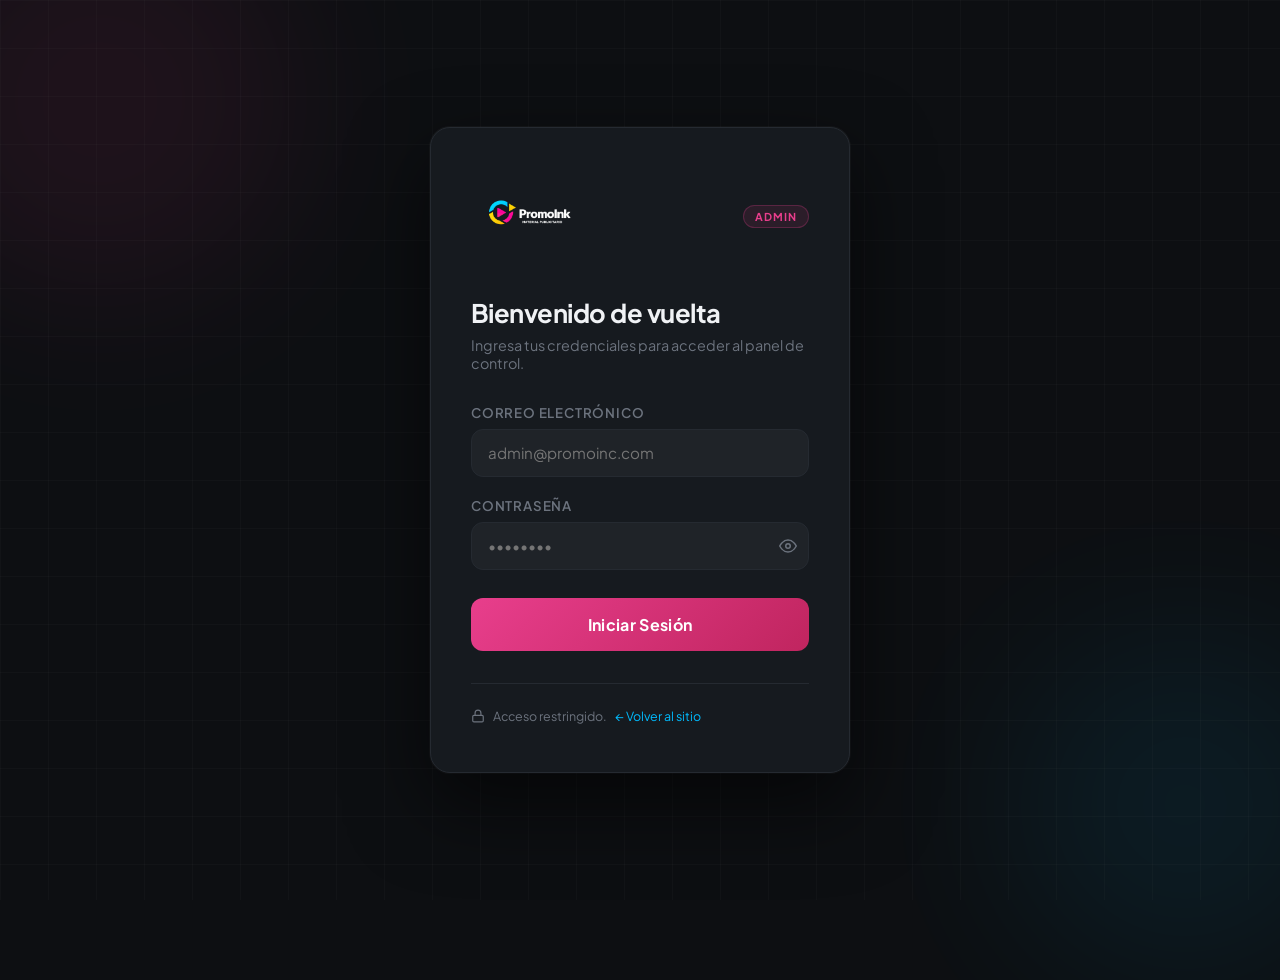
==== admin/index.html @ 2fe58d5e "feat: implement multi-image gallery with dashboard uploader and fluent catalog hover rotation" ====
<!DOCTYPE html>
<html lang="es">

<head>
  <meta charset="UTF-8">
  <meta name="viewport" content="width=device-width, initial-scale=1.0">
  <title>PromoInc — Panel de Administración</title>
  <meta name="robots" content="noindex, nofollow">
  <link rel="preconnect" href="https://fonts.googleapis.com">
  <link rel="stylesheet" href="https://fonts.googleapis.com/css2?family=Outfit:wght@300;400;500;600;700;800&family=Plus+Jakarta+Sans:wght@300;400;500;600;700&display=swap">
  <link rel="stylesheet" href="./css/admin.css?v=10.0">
</head>

<body>

  <!-- ── SIDEBAR ─────────────────────────────────────────── -->
  <aside class="sidebar" id="sidebar">
    <div class="sidebar-logo">
      <img src="../assets/images/logo blanco (2).png" alt="PromoInc Logo"
        style="height: 60px; width: auto; object-fit: contain;">
    </div>

    <nav class="sidebar-nav">
      <a href="#" class="nav-item active" data-section="dashboard">
        <svg viewBox="0 0 24 24" fill="none" stroke="currentColor" stroke-width="2">
          <rect x="3" y="3" width="7" height="7" />
          <rect x="14" y="3" width="7" height="7" />
          <rect x="14" y="14" width="7" height="7" />
          <rect x="3" y="14" width="7" height="7" />
        </svg>
        Dashboard
      </a>
      <a href="#" class="nav-item" data-section="products">
        <svg viewBox="0 0 24 24" fill="none" stroke="currentColor" stroke-width="2">
          <path
            d="M21 16V8a2 2 0 0 0-1-1.73l-7-4a2 2 0 0 0-2 0l-7 4A2 2 0 0 0 3 8v8a2 2 0 0 0 1 1.73l7 4a2 2 0 0 0 2 0l7-4A2 2 0 0 0 21 16z" />
        </svg>
        Productos
      </a>
      <a href="#" class="nav-item" data-section="categories">
        <svg viewBox="0 0 24 24" fill="none" stroke="currentColor" stroke-width="2">
          <path d="M22 19a2 2 0 0 1-2 2H4a2 2 0 0 1-2-2V5a2 2 0 0 1 2-2h5l2 3h9a2 2 0 0 1 2 2z" />
        </svg>
        Categorías
      </a>
      <a href="#" class="nav-item" data-section="brands">
        <svg viewBox="0 0 24 24" fill="none" stroke="currentColor" stroke-width="2">
          <rect x="3" y="3" width="18" height="18" rx="2" ry="2"/>
          <circle cx="8.5" cy="8.5" r="1.5"/>
          <polyline points="21 15 16 10 5 21"/>
        </svg>
        Marcas
      </a>
      <a href="#" class="nav-item" data-section="portfolio">
        <svg viewBox="0 0 24 24" fill="none" stroke="currentColor" stroke-width="2">
          <rect x="2" y="7" width="20" height="14" rx="2" ry="2" />
          <path d="M16 21V5a2 2 0 0 0-2-2h-4a2 2 0 0 0-2 2v16" />
        </svg>
        Portafolio
      </a>
      <a href="#" class="nav-item" data-section="orders">
        <svg viewBox="0 0 24 24" fill="none" stroke="currentColor" stroke-width="2">
          <path d="M14 2H6a2 2 0 0 0-2 2v16a2 2 0 0 0 2 2h12a2 2 0 0 0 2-2V8z"></path>
          <polyline points="14 2 14 8 20 8"></polyline>
          <line x1="16" y1="13" x2="8" y2="13"></line>
          <line x1="16" y1="17" x2="8" y2="17"></line>
          <polyline points="10 9 9 9 8 9"></polyline>
        </svg>
        Pedidos
      </a>
      <a href="#" class="nav-item" data-section="clients">
        <svg viewBox="0 0 24 24" fill="none" stroke="currentColor" stroke-width="2">
          <path d="M17 21v-2a4 4 0 0 0-4-4H5a4 4 0 0 0-4 4v2" />
          <circle cx="9" cy="7" r="4" />
          <path d="M23 21v-2a4 4 0 0 0-3-3.87" />
          <path d="M16 3.13a4 4 0 0 1 0 7.75" />
        </svg>
        Clientes
      </a>
      <a href="#" class="nav-item" data-section="quotes">
        <svg viewBox="0 0 24 24" fill="none" stroke="currentColor" stroke-width="2">
          <path d="M21 15a2 2 0 0 1-2 2H7l-4 4V5a2 2 0 0 1 2-2h14a2 2 0 0 1 2 2z" />
        </svg>
        Cotizaciones
        <span class="badge" id="badge-quotes">0</span>
      </a>
      <a href="#" class="nav-item" data-section="users" id="nav-users">
        <svg viewBox="0 0 24 24" fill="none" stroke="currentColor" stroke-width="2">
          <path d="M12 22s8-4 8-10V5l-8-3-8 3v7c0 6 8 10 8 10z"/>
        </svg>
        Administradores
      </a>
      <a href="#" class="nav-item" data-section="settings">
        <svg viewBox="0 0 24 24" fill="none" stroke="currentColor" stroke-width="2">
          <circle cx="12" cy="12" r="3" />
          <path d="M19.07 4.93a10 10 0 0 1 0 14.14" />
          <path d="M4.93 4.93a10 10 0 0 0 0 14.14" />
        </svg>
        Configuración
      </a>
    </nav>

    <div class="sidebar-footer">
      <div class="user-info">
        <div class="user-avatar" id="user-avatar">A</div>
        <div>
          <div class="user-name" id="user-name">Administrador</div>
          <div class="user-role" id="user-role">superadmin</div>
        </div>
      </div>
      <button class="btn-logout" id="btn-logout" title="Cerrar sesión">
        <svg viewBox="0 0 24 24" fill="none" stroke="currentColor" stroke-width="2">
          <path d="M9 21H5a2 2 0 0 1-2-2V5a2 2 0 0 1 2-2h4" />
          <polyline points="16 17 21 12 16 7" />
          <line x1="21" y1="12" x2="9" y2="12" />
        </svg>
      </button>
    </div>
  </aside>

  <!-- ── MAIN CONTENT ─────────────────────────────────────── -->
  <main class="main-content">

    <!-- Topbar -->
    <header class="topbar">
      <button class="sidebar-toggle" id="sidebar-toggle">
        <svg viewBox="0 0 24 24" fill="none" stroke="currentColor" stroke-width="2">
          <line x1="3" y1="12" x2="21" y2="12" />
          <line x1="3" y1="6" x2="21" y2="6" />
          <line x1="3" y1="18" x2="21" y2="18" />
        </svg>
      </button>
      <h1 class="page-title" id="page-title">Dashboard</h1>
      <div class="topbar-actions">
        <a href="../index.html" target="_blank" class="btn btn-ghost btn-sm">
          <svg viewBox="0 0 24 24" fill="none" stroke="currentColor" stroke-width="2" width="14" height="14">
            <path d="M18 13v6a2 2 0 0 1-2 2H5a2 2 0 0 1-2-2V8a2 2 0 0 1 2-2h6" />
            <polyline points="15 3 21 3 21 9" />
            <line x1="10" y1="14" x2="21" y2="3" />
          </svg>
          Ver sitio
        </a>
      </div>
    </header>

    <!-- ── SECTION: DASHBOARD ── -->
    <section class="section" id="section-dashboard">
      <div class="stats-grid">
        <div class="stat-card">
          <div class="stat-icon pink"><svg viewBox="0 0 24 24" fill="none" stroke="currentColor" stroke-width="2">
              <path
                d="M21 16V8a2 2 0 0 0-1-1.73l-7-4a2 2 0 0 0-2 0l-7 4A2 2 0 0 0 3 8v8a2 2 0 0 0 1 1.73l7 4a2 2 0 0 0 2 0l7-4A2 2 0 0 0 21 16z" />
            </svg></div>
          <div class="stat-data"><span class="stat-value" id="stat-products">—</span><span
              class="stat-label">Productos</span></div>
        </div>
        <div class="stat-card">
          <div class="stat-icon cyan"><svg viewBox="0 0 24 24" fill="none" stroke="currentColor" stroke-width="2">
              <path d="M22 19a2 2 0 0 1-2 2H4a2 2 0 0 1-2-2V5a2 2 0 0 1 2-2h5l2 3h9a2 2 0 0 1 2 2z" />
            </svg></div>
          <div class="stat-data"><span class="stat-value" id="stat-categories">—</span><span
              class="stat-label">Categorías</span></div>
        </div>
        <div class="stat-card">
          <div class="stat-icon gold"><svg viewBox="0 0 24 24" fill="none" stroke="currentColor" stroke-width="2">
              <path d="M21 15a2 2 0 0 1-2 2H7l-4 4V5a2 2 0 0 1 2-2h14a2 2 0 0 1 2 2z" />
            </svg></div>
          <div class="stat-data"><span class="stat-value" id="stat-quotes">—</span><span class="stat-label">Cotizaciones
              nuevas</span></div>
        </div>
        <div class="stat-card">
          <div class="stat-icon green"><svg viewBox="0 0 24 24" fill="none" stroke="currentColor" stroke-width="2">
              <polyline points="22 12 18 12 15 21 9 3 6 12 2 12" />
            </svg></div>
          <div class="stat-data"><span class="stat-value" id="stat-stock">—</span><span class="stat-label">Unidades en
              stock</span></div>
        </div>
      </div>

      <div class="recent-grid">
        <div class="card">
          <div class="card-header">
            <h3>Últimas Cotizaciones</h3><a href="#" class="link" data-section="quotes">Ver todas</a>
          </div>
          <div id="recent-quotes-list" class="recent-list">
            <div class="empty-state">Cargando...</div>
          </div>
        </div>
        <div class="card">
          <div class="card-header">
            <h3>Productos Destacados</h3><a href="#" class="link" data-section="products">Gestionar</a>
          </div>
          <div id="recent-products-list" class="recent-list">
            <div class="empty-state">Cargando...</div>
          </div>
        </div>
      </div>
    </section>

    <!-- ── SECTION: PRODUCTS ── -->
    <section class="section hidden" id="section-products">
      <div class="section-header">
        <h2>Gestión de Productos</h2>
        <button class="btn btn-primary" id="btn-new-product">
          <svg viewBox="0 0 24 24" fill="none" stroke="currentColor" stroke-width="2.5" width="16" height="16">
            <line x1="12" y1="5" x2="12" y2="19" />
            <line x1="5" y1="12" x2="19" y2="12" />
          </svg>
          Nuevo Producto
        </button>
      </div>

      <div class="filter-bar">
        <input type="text" id="search-products" placeholder="Buscar por nombre o SKU..." class="search-input">
        <select id="filter-category" class="select-input">
          <option value="">Todas las categorías</option>
        </select>
        <select id="filter-active" class="select-input">
          <option value="">Todos los estados</option>
          <option value="1">Activos</option>
          <option value="0">Inactivos</option>
        </select>
      </div>

      <div class="table-container">
        <table class="data-table" id="products-table">
          <thead>
            <tr>
              <th>Imagen</th>
              <th>Nombre / SKU</th>
              <th>Categoría</th>
              <th>Precio desde</th>
              <th>Stock</th>
              <th>Estado</th>
              <th>Acciones</th>
            </tr>
          </thead>
          <tbody id="products-tbody">
            <tr>
              <td colspan="7" class="loading-row">Cargando productos...</td>
            </tr>
          </tbody>
        </table>
      </div>
      <div class="pagination" id="products-pagination"></div>
    </section>

    <!-- ── SECTION: CATEGORIES ── -->
    <section class="section hidden" id="section-categories">
      <div class="section-header">
        <h2>Categorías</h2>
        <div style="display: flex; gap: 0.5rem; flex-wrap: wrap;">
          <button class="btn btn-primary" id="btn-new-category">
            <svg viewBox="0 0 24 24" fill="none" stroke="currentColor" stroke-width="2.5" width="16" height="16">
              <line x1="12" y1="5" x2="12" y2="19" />
              <line x1="5" y1="12" x2="19" y2="12" />
            </svg>
            Nueva Categoría Principal
          </button>
          <button class="btn btn-outline" id="btn-new-subcategory">
            <svg viewBox="0 0 24 24" fill="none" stroke="currentColor" stroke-width="2.5" width="16" height="16">
              <line x1="12" y1="5" x2="12" y2="19" />
              <line x1="5" y1="12" x2="19" y2="12" />
            </svg>
            Nueva Subcategoría
          </button>
        </div>
      </div>
      <div class="table-container">
        <table class="data-table">
          <thead>
            <tr>
              <th>Nombre</th>
              <th>Slug</th>
              <th>Icono</th>
              <th>Productos</th>
              <th>Orden</th>
              <th>Estado</th>
              <th>Acciones</th>
            </tr>
          </thead>
          <tbody id="categories-tbody">
            <tr>
              <td colspan="7" class="loading-row">Cargando...</td>
            </tr>
          </tbody>
        </table>
      </div>
    </section>

    <!-- ── SECTION: BRANDS ── -->
    <section class="section hidden" id="section-brands">
      <div class="section-header">
        <h2>Marcas de Clientes</h2>
        <button class="btn btn-primary" onclick="openBrandModal()">
          <svg viewBox="0 0 24 24" fill="none" stroke="currentColor" stroke-width="2" width="16" height="16">
            <line x1="12" y1="5" x2="12" y2="19"></line>
            <line x1="5" y1="12" x2="19" y2="12"></line>
          </svg>
          Nueva Marca
        </button>
      </div>
      <div class="table-container">
        <table class="data-table">
          <thead>
            <tr>
              <th>Logo</th>
              <th>Nombre</th>
              <th>Orden</th>
              <th>Fecha</th>
              <th>Acciones</th>
            </tr>
          </thead>
          <tbody id="brands-tbody">
            <tr><td colspan="5" class="loading-row">Cargando...</td></tr>
          </tbody>
        </table>
      </div>
    </section>

    <!-- ── SECTION: PORTFOLIO ── -->
    <section class="section hidden" id="section-portfolio">
      <div class="section-header">
        <h2>Portafolio de Trabajos Realizados</h2>
        <button class="btn btn-primary" onclick="openPortfolioModal()">
          <svg viewBox="0 0 24 24" fill="none" stroke="currentColor" stroke-width="2" width="16" height="16">
            <line x1="12" y1="5" x2="12" y2="19"></line>
            <line x1="5" y1="12" x2="19" y2="12"></line>
          </svg>
          Nuevo Trabajo
        </button>
      </div>
      <div class="table-container">
        <table class="data-table">
          <thead>
            <tr>
              <th>Imagen</th>
              <th>Título</th>
              <th>Descripción</th>
              <th>Orden</th>
              <th>Acciones</th>
            </tr>
          </thead>
          <tbody id="portfolio-tbody">
            <tr><td colspan="5" class="loading-row">Cargando...</td></tr>
          </tbody>
        </table>
      </div>
    </section>

    <!-- ── SECTION: QUOTES ── -->
    <section class="section hidden" id="section-quotes">
      <div class="section-header">
        <h2>Cotizaciones</h2>
        <div class="filter-tabs" id="quotes-tabs">
          <button class="tab-btn active" data-status="">Todas</button>
          <button class="tab-btn" data-status="new">Nuevas <span class="badge" id="tab-badge-new">0</span></button>
          <button class="tab-btn" data-status="read">Leídas</button>
          <button class="tab-btn" data-status="responded">Respondidas</button>
          <button class="tab-btn" data-status="closed">Cerradas</button>
        </div>
      </div>
      <div class="table-container">
        <table class="data-table">
          <thead>
            <tr>
              <th>Empresa</th>
              <th>Contacto</th>
              <th>Email</th>
              <th>Producto</th>
              <th>Fecha</th>
              <th>Estado</th>
              <th>Acciones</th>
            </tr>
          </thead>
          <tbody id="quotes-tbody">
            <tr>
              <td colspan="7" class="loading-row">Cargando...</td>
            </tr>
          </tbody>
        </table>
      </div>
    </section>

    <!-- ── SECTION: ORDERS ── -->
    <section class="section hidden" id="section-orders">
      <div class="section-header">
        <h2>Gestión de Pedidos</h2>
      </div>
      <div class="filter-bar">
        <input type="text" id="search-orders" placeholder="Buscar por cliente, nro o teléfono..." class="search-input">
        <select id="filter-order-status" class="select-input">
          <option value="">Todos los estados</option>
          <option value="pending">Pendientes</option>
          <option value="confirmed">Confirmados</option>
          <option value="processing">En proceso</option>
          <option value="shipped">Enviados</option>
          <option value="delivered">Entregados</option>
          <option value="cancelled">Cancelados</option>
        </select>
      </div>
      <div class="table-container">
        <table class="data-table">
          <thead>
            <tr>
              <th>Nro. Pedido</th>
              <th>Fecha</th>
              <th>Cliente</th>
              <th>Contacto</th>
              <th>Total</th>
              <th>Estado</th>
              <th>Acciones</th>
            </tr>
          </thead>
          <tbody id="orders-tbody">
            <tr><td colspan="7" class="loading-row">Cargando...</td></tr>
          </tbody>
        </table>
      </div>
      <div class="pagination" id="orders-pagination" style="margin-top:15px;display:flex;justify-content:center;gap:10px;"></div>
    </section>

    <!-- ── SECTION: CLIENTS ── -->
    <section class="section hidden" id="section-clients">
      <div class="section-header">
        <h2>Directorio de Clientes</h2>
      </div>
      <div class="table-container">
        <table class="data-table">
          <thead>
            <tr>
              <th>Cliente</th>
              <th>Email</th>
              <th>Teléfono</th>
              <th>Pedidos</th>
              <th>Última Compra</th>
              <th>Acciones</th>
            </tr>
          </thead>
          <tbody id="clients-tbody">
            <tr><td colspan="6" class="loading-row">Cargando...</td></tr>
          </tbody>
        </table>
      </div>
    </section>

    <!-- ── SECTION: USERS ── -->
    <section class="section hidden" id="section-users">
      <div class="section-header">
        <h2>Usuarios y Clientes B2B</h2>
        <button class="btn btn-primary" id="btn-new-user">
          <svg viewBox="0 0 24 24" fill="none" stroke="currentColor" stroke-width="2.5" width="16" height="16">
            <line x1="12" y1="5" x2="12" y2="19" />
            <line x1="5" y1="12" x2="19" y2="12" />
          </svg>
          Nuevo Usuario
        </button>
      </div>
      <div class="table-container">
        <table class="data-table">
          <thead>
            <tr>
              <th>Nombre</th>
              <th>Email</th>
              <th>Rol</th>
              <th>Último acceso</th>
              <th>Estado</th>
              <th>Acciones</th>
            </tr>
          </thead>
          <tbody id="users-tbody">
            <tr>
              <td colspan="6" class="loading-row">Cargando...</td>
            </tr>
          </tbody>
        </table>
      </div>
    </section>

    <!-- ── SECTION: SETTINGS ── -->
    <section class="section hidden" id="section-settings">
      <div class="section-header">
        <h2>Configuración del Sitio</h2>
      </div>
      <div class="settings-grid">
        <div class="card">
          <div class="card-header">
            <h3>Información General</h3>
          </div>
          <div class="card-body">
            <form id="settings-form">
              <div class="form-grid">
                <div class="form-group"><label>Nombre del sitio</label><input type="text" name="site_name"></div>
                <div class="form-group"><label>Email de contacto</label><input type="email" name="site_email"></div>
                <div class="form-group"><label>Teléfono</label><input type="text" name="site_phone"></div>
                <div class="form-group"><label>WhatsApp (número sin +)</label><input type="text" name="whatsapp"></div>
                <div class="form-group"><label>Instagram (usuario)</label><input type="text" name="instagram"></div>
                <div class="form-group"><label>Facebook (usuario)</label><input type="text" name="facebook"></div>
                <div class="form-group col-span-2"><label>Dirección</label><input type="text" name="site_address"></div>
                <div class="form-group col-span-2"><label>Título del Hero</label><input type="text" name="hero_title">
                </div>
                <div class="form-group col-span-2"><label>Subtítulo del Hero</label><input type="text"
                    name="hero_subtitle"></div>
              </div>
              <div class="form-actions">
                <button type="submit" class="btn btn-primary">Guardar cambios</button>
              </div>
            </form>
          </div>
        </div>

        <div class="card">
          <div class="card-header">
            <h3>Cambiar mi contraseña</h3>
          </div>
          <div class="card-body">
            <form id="password-form">
              <div class="form-group"><label>Contraseña actual</label><input type="password" name="current_password"
                  required></div>
              <div class="form-group"><label>Nueva contraseña</label><input type="password" name="new_password" required
                  minlength="8"></div>
              <div class="form-group"><label>Confirmar contraseña</label><input type="password" name="confirm_password"
                  required></div>
              <div class="form-actions"><button type="submit" class="btn btn-primary">Actualizar contraseña</button>
              </div>
            </form>
          </div>
        </div>

        <div class="card">
          <div class="card-header">
            <h3>Sistema y Caché</h3>
          </div>
          <div class="card-body">
             <div style="display:flex; justify-content:space-between; align-items:center; padding: 0.5rem 0; border-bottom:1px solid rgba(255,255,255,0.05);">
               <span style="color:var(--text-muted); font-size:0.9rem;">Versión actual de activos</span>
               <span style="color:var(--accent-cyan); font-weight:700; font-family:monospace; background:rgba(0,188,255,0.1); padding: 2px 8px; border-radius:4px;" id="current-asset-version">v44.0</span>
             </div>
             <p style="font-size:0.8rem; color:var(--text-muted); margin-top:1.5rem; line-height:1.4;">
               La versión ayuda a forzar la actualización de archivos CSS y JS en los navegadores de los clientes tras realizar cambios de diseño.
             </p>
          </div>
        </div>
      </div>
    </section>

  </main>

  <!-- ── MODAL: PRODUCTO ───────────────────────────────────── -->
  <div class="modal-overlay hidden" id="modal-product">
    <div class="modal">
      <div class="modal-header">
        <h3 id="modal-product-title">Nuevo Producto</h3>
        <button class="modal-close" data-close="modal-product">
          <svg viewBox="0 0 24 24" fill="none" stroke="currentColor" stroke-width="2">
            <line x1="18" y1="6" x2="6" y2="18" />
            <line x1="6" y1="6" x2="18" y2="18" />
          </svg>
        </button>
      </div>
      <div class="modal-body">
        <form id="product-form">
          <input type="hidden" name="id" id="product-id">
          <div class="form-grid">
            <div class="form-group"><label>Nombre *</label><input type="text" name="name" id="product-name" required>
            </div>
            <div class="form-group"><label>SKU *</label><input type="text" name="sku" id="product-sku" required></div>
            <div class="form-group">
              <label>Categorías *</label>
              <div id="product-categories-container" style="border: 1.5px solid var(--border); border-radius: var(--radius-md); max-height: 140px; overflow-y: auto; padding: 0.5rem; background: var(--bg-elevated); display: flex; flex-direction: column; gap: 0.2rem;">
                <!-- Checkboxes dinámicos -->
              </div>
            </div>
            <div class="form-group"><label>Precio desde ($)</label><input type="number" name="price_from"
                id="product-price" step="0.01" min="0"></div>
            <div class="form-group"><label>Valor de Envío Fijo ($)</label><input type="number" name="shipping_cost"
                id="product-shipping" step="0.01" min="0" value="0.00"></div>
            <div class="form-group"><label>Cantidad mínima</label><input type="number" name="min_quantity"
                id="product-minqty" value="10" min="1"></div>
            <div class="form-group"><label>Stock inicial</label><input type="number" name="stock_quantity"
                id="product-stock" value="0" min="0"></div>
            <div class="form-group col-span-2"><label>Descripción</label><textarea name="description" id="product-desc"
                rows="3"></textarea></div>
            <div class="form-group col-span-2">
              <label>Imagen del producto</label>
              <div class="upload-zone" id="upload-zone">
                <input type="file" id="img-upload" accept="image/jpeg,image/png,image/webp" class="hidden">
                <div class="upload-preview hidden" id="upload-preview">
                  <img id="preview-img" src="" alt="Preview">
                  <button type="button" class="remove-img" id="remove-img">✕</button>
                </div>
                <div class="upload-placeholder" id="upload-placeholder">
                  <svg viewBox="0 0 24 24" fill="none" stroke="currentColor" stroke-width="1.5" width="36" height="36">
                    <rect x="3" y="3" width="18" height="18" rx="2" />
                    <circle cx="8.5" cy="8.5" r="1.5" />
                    <polyline points="21 15 16 10 5 21" />
                  </svg>
                  <span>Arrastra una imagen o <strong>haz clic para subir</strong></span>
                  <em>JPG, PNG o WebP — máx. 5 MB</em>
                </div>
              </div>
              <input type="hidden" name="image_webp" id="product-image">
            </div>
            
            <div class="form-group col-span-2" style="margin-top: 10px;">
              <label>Galería de imágenes secundarias (opcional)</label>
              <div style="display: grid; grid-template-columns: repeat(auto-fill, minmax(100px, 1fr)); gap: 10px; margin-top: 10px;">
                <div class="upload-zone" id="gallery-upload-zone" style="height: 100px; display: flex; flex-direction: column; justify-content: center; align-items: center; cursor: pointer; border: 2px dashed var(--border2); border-radius: var(--radius); text-align: center; padding: 10px; min-height: unset; overflow: hidden;">
                  <input type="file" id="gallery-img-upload" accept="image/jpeg,image/png,image/webp" class="hidden" multiple>
                  <svg viewBox="0 0 24 24" fill="none" stroke="currentColor" stroke-width="1.5" width="24" height="24" style="color: var(--cyan); margin-bottom: 5px;">
                    <line x1="12" y1="5" x2="12" y2="19"></line>
                    <line x1="5" y1="12" x2="19" y2="12"></line>
                  </svg>
                  <span style="font-size: 0.72rem; color: var(--muted); font-weight: 500;">Subir imagen</span>
                </div>
                <div id="gallery-container" style="display: contents;">
                  <!-- Dynamically populated -->
                </div>
              </div>
              <input type="hidden" name="images_gallery" id="product-gallery-input">
            </div>
            <div class="form-group col-span-2">
              <h4 style="margin: 1.5rem 0 0.5rem; font-size: 0.9rem; color: var(--text-primary)">Precios por Volumen
                (Descuentos)</h4>
              <div id="price-tiers-container" style="display: flex; flex-direction: column; gap: 10px;">
                <!-- Dinámico -->
              </div>
              <button type="button" class="btn btn-ghost btn-sm" id="btn-add-tier"
                style="margin-top: 10px; width: 100%">
                + Añadir Escala de Precio
              </button>
            </div>

            <div class="form-group">
              <label class="checkbox-label">
                <input type="checkbox" name="customizable" id="product-custom" value="1" checked>
                <span>¿Personalizable?</span>
              </label>
            </div>
            <div class="form-group" id="custom-type-group">
              <label for="product-custom-type">Tipo de Personalización (ej: Serigrafía, Bordado)</label>
              <input type="text" name="customization_type" id="product-custom-type" placeholder="ej: Impresión y estampado, Bordado...">
            </div>
            <div class="form-group">
              <label class="checkbox-label">
                <input type="checkbox" name="show_min_quantity" id="product-showmin" value="1">
                <span>¿Mostrar Cantidad Mínima?</span>
              </label>
            </div>
            <div class="form-group">
              <label class="checkbox-label">
                <input type="checkbox" name="featured" id="product-featured" value="1">
                <span>¿Destacado?</span>
              </label>
            </div>
            <div class="form-group">
              <label class="checkbox-label">
                <input type="checkbox" name="on_sale" id="product-onsale" value="1">
                <span>¿En Oferta?</span>
              </label>
            </div>
            <div class="form-group col-span-2" id="sale-price-group" style="display:none; background:rgba(0,188,255,0.05); padding:1rem; border-radius:var(--radius-md); border:1px dashed var(--accent-cyan);">
              <label style="color:var(--accent-cyan); font-weight:700;">Precio de Oferta ($) *</label>
              <input type="number" name="sale_price" id="product-sale-price" step="0.01" min="0" placeholder="Ej: 5.99">
              <div id="sale-discount-info" style="margin-top:8px; font-size:0.85rem; font-weight:600; color:var(--accent-pink);"></div>
            </div>
          </div>
        </form>
      </div>
      <div class="modal-footer">
        <button class="btn btn-ghost" data-close="modal-product">Cancelar</button>
        <button class="btn btn-primary" id="btn-save-product">Guardar Producto</button>
      </div>
    </div>
  </div>

  <!-- ── MODAL: CATEGORÍA ──────────────────────────────────── -->
  <div class="modal-overlay hidden" id="modal-category">
    <div class="modal modal-sm">
      <div class="modal-header">
        <h3 id="modal-category-title">Nueva Categoría</h3>
        <button class="modal-close" data-close="modal-category">
          <svg viewBox="0 0 24 24" fill="none" stroke="currentColor" stroke-width="2">
            <line x1="18" y1="6" x2="6" y2="18" />
            <line x1="6" y1="6" x2="18" y2="18" />
          </svg>
        </button>
      </div>
      <div class="modal-body">
        <form id="category-form">
          <input type="hidden" name="id" id="category-id">
          <div class="form-group">
            <label>Nombre *</label>
            <input type="text" name="name" id="category-name" required>
          </div>
          <div class="form-group">
            <label>Categoría Padre (Subcategoría de...)</label>
            <select name="parent_id" id="category-parent">
              <option value="0">Ninguna (Categoría Principal)</option>
            </select>
          </div>
          <div class="form-group">
            <label>Icono (nombre Feather)</label>
            <input type="text" name="icon" id="category-icon" placeholder="tag, coffee, cpu...">
          </div>
          <div class="form-group">
            <label>Orden de aparición</label>
            <input type="number" name="sort_order" id="category-order" value="0" min="0">
          </div>
          <div class="form-group">
            <label class="checkbox-label">
              <input type="checkbox" name="active" id="category-active" value="1" checked>
              <span>Activa</span>
            </label>
          </div>
        </form>
      </div>
      <div class="modal-footer">
        <button class="btn btn-ghost" data-close="modal-category">Cancelar</button>
        <button class="btn btn-primary" id="btn-save-category">Guardar</button>
      </div>
    </div>
  </div>

  <!-- ── MODAL: PEDIDO (ORDER DETALLE) ─────────────────────── -->
  <div class="modal-overlay hidden" id="modal-order">
    <div class="modal" style="width: min(800px, 96vw);">
      <div class="modal-header">
        <h3 id="modal-order-title">Detalle del Pedido</h3>
        <button class="modal-close" data-close="modal-order">
          <svg viewBox="0 0 24 24" fill="none" stroke="currentColor" stroke-width="2">
            <line x1="18" y1="6" x2="6" y2="18" />
            <line x1="6" y1="6" x2="18" y2="18" />
          </svg>
        </button>
      </div>
      <div class="modal-body" style="display:flex; flex-direction:column; gap:20px;">
        <div style="display:grid; grid-template-columns:1fr 1fr; gap:15px; background:var(--bg-body); padding:15px; border-radius:12px; border:1px solid var(--border);">
          <div>
            <h4 style="margin:0 0 10px; font-size:0.9rem; color:var(--text-muted); text-transform:uppercase;">Datos del Cliente</h4>
            <p style="margin:0 0 5px;" id="mo-customer-name"></p>
            <p style="margin:0 0 5px;" id="mo-customer-phone"></p>
            <p style="margin:0 0 5px;" id="mo-customer-email"></p>
            <p style="margin:0 0 5px;" id="mo-customer-company"></p>
          </div>
          <div>
            <h4 style="margin:0 0 10px; font-size:0.9rem; color:var(--text-muted); text-transform:uppercase;">Datos de Entrega</h4>
            <p style="margin:0 0 5px;" id="mo-delivery-address"></p>
            <p style="margin:0 0 5px;" id="mo-delivery-city"></p>
            <p style="margin:0 0 5px; color:var(--text-muted); font-style:italic;" id="mo-delivery-notes"></p>
          </div>
        </div>
        
        <div>
          <h4 style="margin:0 0 10px; font-size:0.9rem; color:var(--text-muted); text-transform:uppercase;">Productos</h4>
          <div class="table-container" style="max-height:250px; overflow-y:auto; border:1px solid var(--border); border-radius:12px;">
            <table class="data-table">
              <thead><tr><th>Producto</th><th>Cant.</th><th>P. Unit</th><th>Subtotal</th></tr></thead>
              <tbody id="mo-items-tbody"></tbody>
            </table>
          </div>
          <div style="text-align:right; font-size:1.3rem; font-weight:800; color:var(--accent-cyan); margin-top:10px;" id="mo-total"></div>
        </div>

        <form id="order-status-form" style="background:var(--bg-body); padding:15px; border-radius:12px; border:1px solid var(--border);">
          <input type="hidden" id="mo-order-id">
          <div class="form-grid">
            <div class="form-group">
              <label>Estado del Pedido</label>
              <select id="mo-order-status" required>
                <option value="pending">Pendiente</option>
                <option value="confirmed">Confirmado</option>
                <option value="processing">En proceso</option>
                <option value="shipped">Enviado</option>
                <option value="delivered">Entregado</option>
                <option value="cancelled">Cancelado</option>
              </select>
            </div>
            <div class="form-group">
              <label>Nota para el cliente (Opcional)</label>
              <textarea id="mo-order-note" rows="2" placeholder="Ej: Su pedido ha sido enviado por Servientrega guía #1234"></textarea>
            </div>
          </div>
          <button type="submit" class="btn btn-primary" style="margin-top:10px;">Actualizar Estado</button>
        </form>
      </div>
    </div>
  </div>

  <!-- ── MODAL: CLIENTE CRM ──────────────────────────────────── -->
  <div class="modal-overlay hidden" id="modal-client">
    <div class="modal" style="width: min(800px, 96vw);">
      <div class="modal-header">
        <h3 id="modal-client-title">Perfil del Cliente</h3>
        <button class="modal-close" data-close="modal-client">
          <svg viewBox="0 0 24 24" fill="none" stroke="currentColor" stroke-width="2">
            <line x1="18" y1="6" x2="6" y2="18" />
            <line x1="6" y1="6" x2="18" y2="18" />
          </svg>
        </button>
      </div>
      <div class="modal-body" style="display:flex; flex-direction:column; gap:20px;">
        <div style="display:flex; gap:20px; align-items:center; background:var(--bg-body); padding:20px; border-radius:12px; border:1px solid var(--border);">
          <div style="width:60px; height:60px; border-radius:50%; background:var(--accent-cyan); color:#000; display:flex; align-items:center; justify-content:center; font-size:1.8rem; font-weight:700;" id="mc-initial"></div>
          <div>
            <h2 style="margin:0 0 5px; font-size:1.4rem;" id="mc-name"></h2>
            <p style="margin:0; color:var(--text-muted); font-size:0.9rem;" id="mc-contact"></p>
            <p style="margin:5px 0 0; font-size:0.8rem; color:var(--text-muted);" id="mc-joined"></p>
          </div>
        </div>

        <div>
          <h4 style="margin:0 0 10px; font-size:0.9rem; color:var(--text-muted); text-transform:uppercase;">Historial de Pedidos</h4>
          <div class="table-container" style="max-height:300px; overflow-y:auto; border:1px solid var(--border); border-radius:12px;">
            <table class="data-table">
              <thead><tr><th>Nro. Pedido</th><th>Fecha</th><th>Total</th><th>Estado</th></tr></thead>
              <tbody id="mc-orders-tbody"></tbody>
            </table>
          </div>
        </div>
      </div>
    </div>
  </div>

  <!-- ── MODAL: USUARIO ────────────────────────────────────── -->
  <div class="modal-overlay hidden" id="modal-user">
    <div class="modal modal-sm">
      <div class="modal-header">
        <h3 id="modal-user-title">Nuevo Usuario</h3>
        <button class="modal-close" data-close="modal-user">
          <svg viewBox="0 0 24 24" fill="none" stroke="currentColor" stroke-width="2">
            <line x1="18" y1="6" x2="6" y2="18" />
            <line x1="6" y1="6" x2="18" y2="18" />
          </svg>
        </button>
      </div>
      <div class="modal-body">
        <form id="user-form">
          <input type="hidden" name="id" id="user-id">
          <div class="form-group"><label>Nombre completo *</label><input type="text" name="name" id="user-name-input"
              required></div>
          <div class="form-group"><label>Email *</label><input type="email" name="email" id="user-email" required></div>
          <div class="form-group"><label>Contraseña <span id="pass-hint">(requerida)</span></label><input
              type="password" name="password" id="user-password" minlength="8"></div>
          <div class="form-group">
            <label>Rol</label>
            <select name="role" id="user-role-select">
              <option value="client">Cliente B2B</option>
              <option value="editor">Editor</option>
              <option value="admin">Admin</option>
              <option value="superadmin">Superadmin</option>
            </select>
          </div>
          <div class="form-group">
            <label class="checkbox-label">
              <input type="checkbox" name="active" id="user-active" value="1" checked>
              <span>Usuario activo</span>
            </label>
          </div>
        </form>
      </div>
      <div class="modal-footer">
        <button class="btn btn-ghost" data-close="modal-user">Cancelar</button>
        <button class="btn btn-primary" id="btn-save-user">Guardar</button>
      </div>
    </div>
  </div>

  <!-- ── MODAL: COTIZACIÓN DETALLE ─────────────────────────── -->
  <div class="modal-overlay hidden" id="modal-quote">
    <div class="modal modal-sm">
      <div class="modal-header">
        <h3>Detalle de Cotización</h3>
        <button class="modal-close" data-close="modal-quote">
          <svg viewBox="0 0 24 24" fill="none" stroke="currentColor" stroke-width="2">
            <line x1="18" y1="6" x2="6" y2="18" />
            <line x1="6" y1="6" x2="18" y2="18" />
          </svg>
        </button>
      </div>
      <div class="modal-body" id="quote-detail"></div>
      <div class="modal-footer">
        <select id="quote-status-select" class="select-input">
          <option value="new">Nueva</option>
          <option value="read">Leída</option>
          <option value="responded">Respondida</option>
          <option value="closed">Cerrada</option>
        </select>
        <button class="btn btn-primary" id="btn-save-quote-status">Actualizar estado</button>
      </div>
    </div>
  </div>

  <!-- ── TOAST ─────────────────────────────────────────────── -->
  <!-- ── MODAL: MARCA ──────────────────────────────────────── -->
  <div class="modal-overlay hidden" id="modal-brand">
    <div class="modal modal-sm">
      <div class="modal-header">
        <h3 id="modal-brand-title">Nueva Marca</h3>
        <button class="modal-close" data-close="modal-brand">
          <svg viewBox="0 0 24 24" fill="none" stroke="currentColor" stroke-width="2">
            <line x1="18" y1="6" x2="6" y2="18" />
            <line x1="6" y1="6" x2="18" y2="18" />
          </svg>
        </button>
      </div>
      <div class="modal-body">
        <form id="brand-form">
          <input type="hidden" name="id" id="brand-id">
          <div class="form-group"><label>Nombre de la Empresa *</label><input type="text" name="name" id="brand-name" required></div>
          <div class="form-group"><label>Orden de aparición</label><input type="number" name="sort_order" id="brand-order" value="0" min="0"></div>
          
          <div class="form-group">
            <label>Logo de la Marca</label>
            <div class="upload-zone" id="brand-upload-zone">
              <input type="file" id="brand-img-upload" accept="image/jpeg,image/png,image/webp" class="hidden">
              <div class="upload-preview hidden" id="brand-upload-preview">
                <img id="brand-preview-img" src="" alt="Preview">
                <button type="button" class="remove-img" id="brand-remove-img">✕</button>
              </div>
              <div class="upload-placeholder" id="brand-upload-placeholder">
                <svg viewBox="0 0 24 24" fill="none" stroke="currentColor" stroke-width="1.5" width="36" height="36">
                  <rect x="3" y="3" width="18" height="18" rx="2" />
                  <circle cx="8.5" cy="8.5" r="1.5" />
                  <polyline points="21 15 16 10 5 21" />
                </svg>
                <span>Sube el logo de la marca</span>
              </div>
            </div>
            <input type="hidden" name="filename" id="brand-image">
          </div>
        </form>
      </div>
      <div class="modal-footer">
        <button class="btn btn-ghost" data-close="modal-brand">Cancelar</button>
        <button class="btn btn-primary" id="btn-save-brand">Guardar Marca</button>
      </div>
    </div>
  </div>

  <!-- ── MODAL: PORTFOLIO ── -->
  <div class="modal-overlay hidden" id="modal-portfolio">
    <div class="modal modal-sm">
      <div class="modal-header">
        <h3 id="modal-portfolio-title">Nuevo Trabajo</h3>
        <button class="modal-close" data-close="modal-portfolio">
          <svg viewBox="0 0 24 24" fill="none" stroke="currentColor" stroke-width="2">
            <line x1="18" y1="6" x2="6" y2="18" />
            <line x1="6" y1="6" x2="18" y2="18" />
          </svg>
        </button>
      </div>
      <div class="modal-body">
        <form id="portfolio-form">
          <input type="hidden" name="id" id="portfolio-id">
          <div class="form-group"><label>Título del Trabajo *</label><input type="text" name="title" id="portfolio-title-input" required></div>
          <div class="form-group"><label>Descripción del Trabajo</label><textarea name="description" id="portfolio-description" style="width:100%; border:1px solid var(--border); background:var(--bg-primary); color:var(--text-primary); border-radius:var(--radius-sm); padding:0.5rem; font-family:inherit; min-height:80px; resize:vertical;"></textarea></div>
          <div class="form-group"><label>Orden de aparición</label><input type="number" name="sort_order" id="portfolio-order" value="0" min="0"></div>
          
          <div class="form-group">
            <label>Imagen del Trabajo Realizado *</label>
            <div class="upload-zone" id="portfolio-upload-zone">
              <input type="file" id="portfolio-img-upload" accept="image/jpeg,image/png,image/webp" class="hidden">
              <div class="upload-preview hidden" id="portfolio-upload-preview">
                <img id="portfolio-preview-img" src="" alt="Preview">
                <button type="button" class="remove-img" id="portfolio-remove-img">✕</button>
              </div>
              <div class="upload-placeholder" id="portfolio-upload-placeholder">
                <svg viewBox="0 0 24 24" fill="none" stroke="currentColor" stroke-width="1.5" width="36" height="36">
                  <rect x="3" y="3" width="18" height="18" rx="2" />
                  <circle cx="8.5" cy="8.5" r="1.5" />
                  <polyline points="21 15 16 10 5 21" />
                </svg>
                <span>Sube la foto del trabajo</span>
              </div>
            </div>
            <input type="hidden" name="filename" id="portfolio-image">
          </div>
        </form>
      </div>
      <div class="modal-footer">
        <button class="btn btn-ghost" data-close="modal-portfolio">Cancelar</button>
        <button class="btn btn-primary" id="btn-save-portfolio">Guardar Trabajo</button>
      </div>
    </div>
  </div>

  <div class="toast-container" id="toast-container"></div>

  <script src="./js/admin.js?v=52.0"></script>
</body>

</html>
---- admin/css/admin.css ----
/* ============================================================
   PromoInc — Dashboard Admin CSS
   ============================================================ */

*, *::before, *::after { box-sizing: border-box; margin: 0; padding: 0; }

:root {
  --bg:         #0d0f12;
  --surface:    #161a1f;
  --surface2:   #1c2128;
  --border:     #252a31;
  --border2:    #313844;
  --text:       #e8ecf0;
  --muted:      #6c737e;
  --subtle:     #404751;
  --pink:       #E83E8C;
  --cyan:       #00BCFF;
  --gold:       #FFC107;
  --green:      #28a745;
  --red:        #dc3545;
  --sidebar-w:  240px;
  --topbar-h:   64px;
  --radius-sm:  6px;
  --radius:     10px;
  --radius-lg:  14px;
  --font:       'Plus Jakarta Sans', sans-serif;
  --transition: 0.2s ease;
}

body {
  font-family: var(--font);
  background: var(--bg);
  color: var(--text);
  display: flex;
  min-height: 100vh;
  font-size: 0.9rem;
}

.hidden { display: none !important; }
a { text-decoration: none; color: inherit; }
button { cursor: pointer; font-family: var(--font); }

/* ── SIDEBAR ──────────────────────────────────────────────── */
.sidebar {
  width: var(--sidebar-w);
  min-height: 100vh;
  background: var(--surface);
  border-right: 1px solid var(--border);
  display: flex;
  flex-direction: column;
  position: fixed;
  left: 0; top: 0; bottom: 0;
  z-index: 100;
  transition: transform var(--transition);
}

.sidebar-logo {
  display: flex;
  align-items: center;
  gap: 0.75rem;
  padding: 1.25rem 1.25rem 1rem;
  border-bottom: 1px solid var(--border);
}

.sidebar-logo svg { width: 36px; height: 36px; flex-shrink: 0; }

.sidebar-logo span {
  font-size: 1.25rem;
  font-weight: 800;
  letter-spacing: -0.03em;
  color: var(--text);
}

.sidebar-logo em { color: var(--cyan); font-style: normal; }

.sidebar-nav {
  flex: 1;
  padding: 1rem 0.75rem;
  display: flex;
  flex-direction: column;
  gap: 0.2rem;
  overflow-y: auto;
}

.nav-item {
  display: flex;
  align-items: center;
  gap: 0.75rem;
  padding: 0.7rem 0.85rem;
  border-radius: var(--radius-sm);
  color: var(--muted);
  font-size: 0.875rem;
  font-weight: 500;
  transition: all var(--transition);
  position: relative;
  cursor: pointer;
}

.nav-item svg { width: 16px; height: 16px; flex-shrink: 0; }

.nav-item:hover {
  color: var(--text);
  background: rgba(255,255,255,0.04);
}

.nav-item.active {
  color: var(--text);
  background: rgba(0,188,255,0.08);
  border-left: 3px solid var(--cyan);
  padding-left: calc(0.85rem - 3px);
}

.badge {
  margin-left: auto;
  background: var(--pink);
  color: #fff;
  font-size: 0.68rem;
  font-weight: 700;
  padding: 0.15rem 0.45rem;
  border-radius: 100px;
  min-width: 20px;
  text-align: center;
}

.badge:empty, .badge[data-count="0"] { display: none; }

.sidebar-footer {
  padding: 1rem 0.75rem;
  border-top: 1px solid var(--border);
  display: flex;
  align-items: center;
  gap: 0.6rem;
}

.user-info {
  display: flex;
  align-items: center;
  gap: 0.6rem;
  flex: 1;
  min-width: 0;
}

.user-avatar {
  width: 32px;
  height: 32px;
  border-radius: 50%;
  background: linear-gradient(135deg, var(--pink), var(--cyan));
  display: flex;
  align-items: center;
  justify-content: center;
  font-size: 0.8rem;
  font-weight: 700;
  color: #fff;
  flex-shrink: 0;
}

.user-name {
  font-size: 0.82rem;
  font-weight: 600;
  white-space: nowrap;
  overflow: hidden;
  text-overflow: ellipsis;
}

.user-role {
  font-size: 0.72rem;
  color: var(--cyan);
  text-transform: uppercase;
  letter-spacing: 0.06em;
}

.btn-logout {
  background: none;
  border: 1px solid var(--border);
  color: var(--muted);
  border-radius: var(--radius-sm);
  width: 32px;
  height: 32px;
  display: flex;
  align-items: center;
  justify-content: center;
  transition: all var(--transition);
  flex-shrink: 0;
}

.btn-logout:hover { border-color: var(--red); color: var(--red); }
.btn-logout svg { width: 15px; height: 15px; }

/* ── MAIN ─────────────────────────────────────────────────── */
.main-content {
  flex: 1;
  margin-left: var(--sidebar-w);
  display: flex;
  flex-direction: column;
  min-height: 100vh;
}

/* ── TOPBAR ───────────────────────────────────────────────── */
.topbar {
  height: var(--topbar-h);
  background: var(--surface);
  border-bottom: 1px solid var(--border);
  display: flex;
  align-items: center;
  gap: 1rem;
  padding: 0 1.75rem;
  position: sticky;
  top: 0;
  z-index: 90;
}

.sidebar-toggle {
  display: none;
  background: none;
  border: none;
  color: var(--text);
  padding: 0.25rem;
}

.sidebar-toggle svg { width: 20px; height: 20px; }

.page-title {
  font-size: 1.05rem;
  font-weight: 700;
  flex: 1;
}

.topbar-actions { display: flex; gap: 0.75rem; align-items: center; }

/* ── SECTIONS ─────────────────────────────────────────────── */
.section { padding: 1.75rem; flex: 1; }

.section-header {
  display: flex;
  align-items: center;
  justify-content: space-between;
  flex-wrap: wrap;
  gap: 1rem;
  margin-bottom: 1.5rem;
}

.section-header h2 {
  font-size: 1.2rem;
  font-weight: 700;
  letter-spacing: -0.01em;
}

/* ── BUTTONS ──────────────────────────────────────────────── */
.btn {
  display: inline-flex;
  align-items: center;
  gap: 0.4rem;
  padding: 0.6rem 1.1rem;
  border-radius: var(--radius-sm);
  font-size: 0.85rem;
  font-weight: 600;
  border: none;
  transition: all var(--transition);
}

.btn-primary {
  background: var(--cyan);
  color: #0d0f12;
}

.btn-primary:hover { background: #00a8e6; }

.btn-ghost {
  background: transparent;
  color: var(--muted);
  border: 1px solid var(--border2);
}

.btn-ghost:hover { color: var(--text); border-color: var(--border2); background: rgba(255,255,255,0.04); }

.btn-danger {
  background: rgba(220,53,69,0.12);
  color: var(--red);
  border: 1px solid rgba(220,53,69,0.25);
}

.btn-danger:hover { background: rgba(220,53,69,0.2); }

.btn-sm { padding: 0.4rem 0.75rem; font-size: 0.8rem; }

.btn-icon {
  padding: 0.4rem;
  background: transparent;
  border: 1px solid var(--border);
  color: var(--muted);
  border-radius: var(--radius-sm);
  transition: all var(--transition);
}

.btn-icon svg { width: 14px; height: 14px; display: block; }
.btn-icon:hover { color: var(--text); border-color: var(--border2); }
.btn-icon.danger:hover { color: var(--red); border-color: rgba(220,53,69,0.4); }

/* ── STATS GRID ───────────────────────────────────────────── */
.stats-grid {
  display: grid;
  grid-template-columns: repeat(4, 1fr);
  gap: 1rem;
  margin-bottom: 1.75rem;
}

.stat-card {
  background: var(--surface);
  border: 1px solid var(--border);
  border-radius: var(--radius);
  padding: 1.25rem 1.5rem;
  display: flex;
  align-items: center;
  gap: 1rem;
}

.stat-icon {
  width: 44px;
  height: 44px;
  border-radius: var(--radius-sm);
  display: flex;
  align-items: center;
  justify-content: center;
  flex-shrink: 0;
}

.stat-icon svg { width: 20px; height: 20px; }
.stat-icon.pink  { background: rgba(232,62,140,0.12); color: var(--pink); }
.stat-icon.cyan  { background: rgba(0,188,255,0.12);  color: var(--cyan); }
.stat-icon.gold  { background: rgba(255,193,7,0.12);  color: var(--gold); }
.stat-icon.green { background: rgba(40,167,69,0.12);  color: var(--green); }

.stat-data { display: flex; flex-direction: column; }
.stat-value { font-size: 1.75rem; font-weight: 800; line-height: 1; letter-spacing: -0.03em; }
.stat-label { font-size: 0.78rem; color: var(--muted); margin-top: 0.25rem; }

/* ── RECENT GRID ──────────────────────────────────────────── */
.recent-grid {
  display: grid;
  grid-template-columns: 1fr 1fr;
  gap: 1rem;
}

.card {
  background: var(--surface);
  border: 1px solid var(--border);
  border-radius: var(--radius);
  overflow: hidden;
}

.card-header {
  display: flex;
  align-items: center;
  justify-content: space-between;
  padding: 1rem 1.25rem;
  border-bottom: 1px solid var(--border);
}

.card-header h3 { font-size: 0.9rem; font-weight: 700; }
.card-body { padding: 1.25rem; }

.link {
  font-size: 0.8rem;
  color: var(--cyan);
  cursor: pointer;
}

.link:hover { text-decoration: underline; }

.recent-list { padding: 0.5rem 0; }

.recent-item {
  display: flex;
  align-items: center;
  justify-content: space-between;
  padding: 0.65rem 1.25rem;
  border-bottom: 1px solid var(--border);
  font-size: 0.83rem;
  gap: 1rem;
}

.recent-item:last-child { border-bottom: none; }

.recent-name { font-weight: 600; color: var(--text); }
.recent-sub  { font-size: 0.75rem; color: var(--muted); }

/* ── TABLES ───────────────────────────────────────────────── */
.filter-bar {
  display: flex;
  gap: 0.75rem;
  flex-wrap: wrap;
  margin-bottom: 1.25rem;
}

.search-input,
.select-input {
  background: var(--surface);
  border: 1px solid var(--border);
  color: var(--text);
  border-radius: var(--radius-sm);
  padding: 0.6rem 0.9rem;
  font-family: var(--font);
  font-size: 0.85rem;
  outline: none;
  transition: border-color var(--transition);
}

.search-input { flex: 1; min-width: 200px; }
.select-input { min-width: 160px; }

.search-input:focus,
.select-input:focus { border-color: var(--cyan); }

.table-container {
  background: var(--surface);
  border: 1px solid var(--border);
  border-radius: var(--radius);
  overflow-x: auto;
}

.data-table {
  width: 100%;
  border-collapse: collapse;
}

.data-table th {
  background: rgba(255,255,255,0.02);
  padding: 0.75rem 1rem;
  text-align: left;
  font-size: 0.75rem;
  font-weight: 700;
  text-transform: uppercase;
  letter-spacing: 0.06em;
  color: var(--muted);
  border-bottom: 1px solid var(--border);
  white-space: nowrap;
}

.data-table td {
  padding: 0.85rem 1rem;
  border-bottom: 1px solid var(--border);
  vertical-align: middle;
}

.data-table tr:last-child td { border-bottom: none; }

.data-table tr:hover td { background: rgba(255,255,255,0.02); }

.loading-row, .empty-state {
  text-align: center;
  color: var(--muted);
  padding: 2rem;
  font-size: 0.88rem;
}

/* Product image thumbnail */
.product-thumb {
  width: 44px;
  height: 44px;
  border-radius: var(--radius-sm);
  object-fit: cover;
  background: var(--surface2);
  border: 1px solid var(--border);
  display: flex;
  align-items: center;
  justify-content: center;
  color: var(--subtle);
}

.product-thumb svg { width: 20px; height: 20px; }

/* Badges de estado */
.status-badge {
  display: inline-flex;
  align-items: center;
  gap: 0.3rem;
  padding: 0.25rem 0.7rem;
  border-radius: 100px;
  font-size: 0.72rem;
  font-weight: 700;
  text-transform: uppercase;
  letter-spacing: 0.04em;
}

.status-badge::before {
  content: '';
  width: 6px;
  height: 6px;
  border-radius: 50%;
  background: currentColor;
}

.status-active   { background: rgba(40,167,69,0.12);  color: #3dd68c; }
.status-inactive { background: rgba(108,117,125,0.12); color: var(--muted); }
.status-new      { background: rgba(0,188,255,0.12);   color: var(--cyan); }
.status-read     { background: rgba(108,117,125,0.12); color: var(--muted); }
.status-responded{ background: rgba(255,193,7,0.12);   color: var(--gold); }
.status-closed   { background: rgba(40,167,69,0.12);   color: #3dd68c; }

/* Acciones tabla */
.table-actions { display: flex; gap: 0.4rem; }

/* Paginación */
.pagination {
  display: flex;
  align-items: center;
  justify-content: flex-end;
  gap: 0.4rem;
  padding: 1rem 0;
}

.page-btn {
  width: 32px;
  height: 32px;
  border-radius: var(--radius-sm);
  border: 1px solid var(--border);
  background: transparent;
  color: var(--muted);
  font-size: 0.82rem;
  display: flex;
  align-items: center;
  justify-content: center;
  transition: all var(--transition);
}

.page-btn:hover { border-color: var(--border2); color: var(--text); }
.page-btn.active { background: var(--cyan); border-color: var(--cyan); color: #0d0f12; font-weight: 700; }
.page-btn:disabled { opacity: 0.4; cursor: not-allowed; }

/* Filter tabs */
.filter-tabs { display: flex; gap: 0.4rem; flex-wrap: wrap; }

.tab-btn {
  display: flex;
  align-items: center;
  gap: 0.4rem;
  padding: 0.45rem 0.9rem;
  border-radius: var(--radius-sm);
  border: 1px solid var(--border);
  background: transparent;
  color: var(--muted);
  font-size: 0.82rem;
  font-weight: 600;
  transition: all var(--transition);
}

.tab-btn:hover { color: var(--text); border-color: var(--border2); }
.tab-btn.active { background: rgba(0,188,255,0.1); border-color: var(--cyan); color: var(--cyan); }

/* ── SETTINGS ─────────────────────────────────────────────── */
.settings-grid {
  display: grid;
  grid-template-columns: 1fr 380px;
  gap: 1.25rem;
  align-items: start;
}

/* ── FORMS ────────────────────────────────────────────────── */
.form-grid {
  display: grid;
  grid-template-columns: 1fr 1fr;
  gap: 1rem;
}

.form-group { display: flex; flex-direction: column; gap: 0.4rem; }
.form-group.col-span-2 { grid-column: span 2; }

label {
  font-size: 0.78rem;
  font-weight: 600;
  color: var(--muted);
  text-transform: uppercase;
  letter-spacing: 0.06em;
}

input[type="text"],
input[type="email"],
input[type="number"],
input[type="password"],
textarea,
select {
  background: var(--surface2);
  border: 1px solid var(--border2);
  color: var(--text);
  border-radius: var(--radius-sm);
  padding: 0.65rem 0.85rem;
  font-family: var(--font);
  font-size: 0.88rem;
  outline: none;
  transition: border-color var(--transition), box-shadow var(--transition);
}

input:focus,
textarea:focus,
select:focus {
  border-color: var(--cyan);
  box-shadow: 0 0 0 3px rgba(0,188,255,0.1);
}

textarea { resize: vertical; min-height: 80px; }

.checkbox-label {
  display: flex;
  align-items: center;
  gap: 0.6rem;
  cursor: pointer;
  font-size: 0.85rem;
  color: var(--text);
  text-transform: none;
  letter-spacing: 0;
  font-weight: 500;
  margin-top: 0.5rem;
}

.checkbox-label input[type="checkbox"] {
  width: 16px;
  height: 16px;
  accent-color: var(--cyan);
  padding: 0;
  border-radius: 3px;
}

.form-actions {
  display: flex;
  justify-content: flex-end;
  gap: 0.75rem;
  margin-top: 1.25rem;
  padding-top: 1.25rem;
  border-top: 1px solid var(--border);
}

/* ── UPLOAD ZONE ──────────────────────────────────────────── */
.upload-zone {
  border: 2px dashed var(--border2);
  border-radius: var(--radius);
  cursor: pointer;
  transition: border-color var(--transition);
  min-height: 120px;
  position: relative;
  overflow: hidden;
}

.upload-zone:hover { border-color: var(--cyan); }

.upload-placeholder {
  display: flex;
  flex-direction: column;
  align-items: center;
  justify-content: center;
  gap: 0.5rem;
  padding: 2rem;
  color: var(--muted);
  text-align: center;
  min-height: 120px;
}

.upload-placeholder strong { color: var(--cyan); }
.upload-placeholder em { font-size: 0.75rem; font-style: normal; }

.upload-preview {
  position: relative;
  width: 100%;
}

.upload-preview img {
  width: 100%;
  max-height: 200px;
  object-fit: cover;
  display: block;
}

.remove-img {
  position: absolute;
  top: 0.5rem;
  right: 0.5rem;
  width: 28px;
  height: 28px;
  background: rgba(220,53,69,0.85);
  color: #fff;
  border: none;
  border-radius: 50%;
  font-size: 0.9rem;
  display: flex;
  align-items: center;
  justify-content: center;
  cursor: pointer;
}

/* ── MODAL ────────────────────────────────────────────────── */
.modal-overlay {
  position: fixed;
  inset: 0;
  background: rgba(0,0,0,0.7);
  z-index: 500;
  display: flex;
  align-items: center;
  justify-content: center;
  padding: 1rem;
  backdrop-filter: blur(4px);
  animation: fadeIn 0.2s ease;
}

@keyframes fadeIn { from { opacity: 0; } to { opacity: 1; } }

.modal {
  background: var(--surface);
  border: 1px solid var(--border2);
  border-radius: var(--radius-lg);
  width: 100%;
  max-width: 700px;
  max-height: 90vh;
  display: flex;
  flex-direction: column;
  box-shadow: 0 32px 80px rgba(0,0,0,0.7);
  animation: slideUp 0.25s ease;
}

.modal-sm { max-width: 440px; }

@keyframes slideUp { from { transform: translateY(20px); opacity: 0; } to { transform: translateY(0); opacity: 1; } }

.modal-header {
  display: flex;
  align-items: center;
  justify-content: space-between;
  padding: 1.25rem 1.5rem;
  border-bottom: 1px solid var(--border);
}

.modal-header h3 { font-size: 1rem; font-weight: 700; }

.modal-close {
  background: none;
  border: none;
  color: var(--muted);
  display: flex;
  align-items: center;
  transition: color var(--transition);
}

.modal-close:hover { color: var(--text); }
.modal-close svg { width: 20px; height: 20px; }

.modal-body {
  padding: 1.5rem;
  overflow-y: auto;
  flex: 1;
}

.modal-footer {
  display: flex;
  align-items: center;
  justify-content: flex-end;
  gap: 0.75rem;
  padding: 1rem 1.5rem;
  border-top: 1px solid var(--border);
}

/* Quote detail */
.quote-field { margin-bottom: 1rem; }
.quote-field label { display: block; font-size: 0.72rem; font-weight: 700; text-transform: uppercase; letter-spacing: 0.08em; color: var(--muted); margin-bottom: 0.25rem; }
.quote-field p { font-size: 0.9rem; color: var(--text); line-height: 1.6; }

/* ── TOAST ────────────────────────────────────────────────── */
.toast-container {
  position: fixed;
  bottom: 1.5rem;
  right: 1.5rem;
  z-index: 1000;
  display: flex;
  flex-direction: column;
  gap: 0.5rem;
}

.toast {
  display: flex;
  align-items: center;
  gap: 0.75rem;
  padding: 0.85rem 1.1rem;
  background: var(--surface);
  border: 1px solid var(--border2);
  border-radius: var(--radius);
  font-size: 0.88rem;
  font-weight: 500;
  max-width: 340px;
  box-shadow: 0 8px 24px rgba(0,0,0,0.5);
  animation: toastIn 0.3s ease;
}

@keyframes toastIn { from { transform: translateX(100px); opacity: 0; } to { transform: none; opacity: 1; } }

.toast.success { border-left: 3px solid var(--green); }
.toast.error   { border-left: 3px solid var(--red);   }
.toast.info    { border-left: 3px solid var(--cyan);   }

/* ── RESPONSIVE ───────────────────────────────────────────── */
@media (max-width: 1200px) {
  .stats-grid { grid-template-columns: repeat(2, 1fr); }
}

@media (max-width: 900px) {
  .recent-grid  { grid-template-columns: 1fr; }
  .settings-grid { grid-template-columns: 1fr; }
  .form-grid { grid-template-columns: 1fr; }
  .form-group.col-span-2 { grid-column: span 1; }
}

@media (max-width: 768px) {
  .sidebar {
    transform: translateX(-100%);
  }
  .sidebar.open {
    transform: translateX(0);
    box-shadow: 4px 0 20px rgba(0,0,0,0.5);
  }
  .main-content { margin-left: 0; }
  .sidebar-toggle { display: flex; }
  .stats-grid { grid-template-columns: 1fr 1fr; }
  .topbar { padding: 0 1rem; }
  .section { padding: 1rem; }
}

@media (max-width: 480px) {
  .stats-grid { grid-template-columns: 1fr; }
}
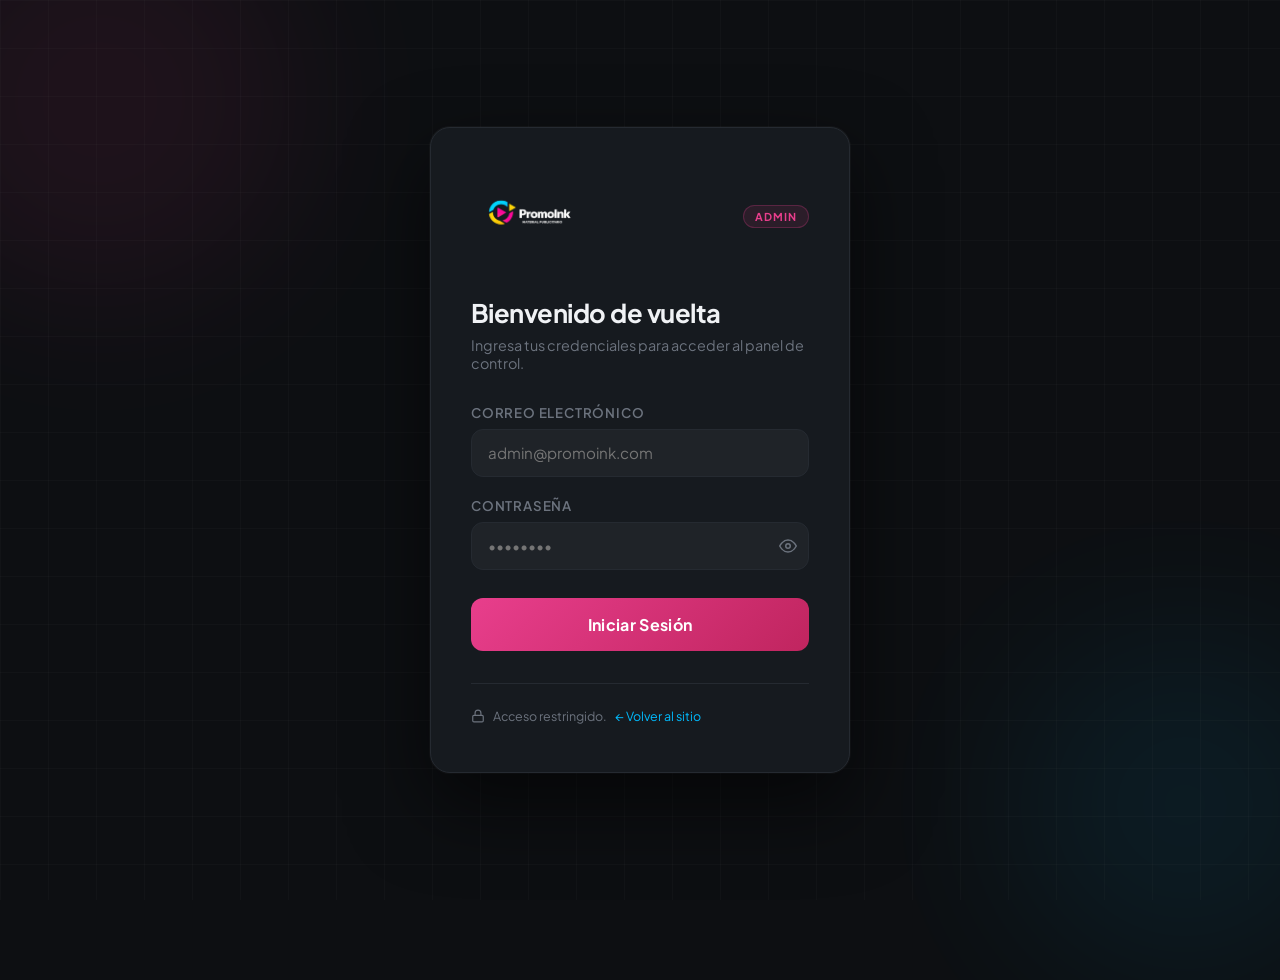
==== commit 3e6149b1: "Rebranding a PromoInk y optimización SEO" ====
--- a/admin/index.html
+++ b/admin/index.html
@@ -4,7 +4,7 @@
 <head>
   <meta charset="UTF-8">
   <meta name="viewport" content="width=device-width, initial-scale=1.0">
-  <title>PromoInc — Panel de Administración</title>
+  <title>PromoInk — Panel de Administración</title>
   <meta name="robots" content="noindex, nofollow">
   <link rel="preconnect" href="https://fonts.googleapis.com">
   <link rel="stylesheet" href="https://fonts.googleapis.com/css2?family=Outfit:wght@300;400;500;600;700;800&family=Plus+Jakarta+Sans:wght@300;400;500;600;700&display=swap">
@@ -16,7 +16,7 @@
   <!-- ── SIDEBAR ─────────────────────────────────────────── -->
   <aside class="sidebar" id="sidebar">
     <div class="sidebar-logo">
-      <img src="../assets/images/logo blanco (2).png" alt="PromoInc Logo"
+      <img src="../assets/images/logo blanco (2).png" alt="PromoInk Logo"
         style="height: 60px; width: auto; object-fit: contain;">
     </div>
 
@@ -604,9 +604,9 @@
             
             <div class="form-group col-span-2" style="margin-top: 10px;">
               <label>Galería de imágenes secundarias (opcional)</label>
+              <input type="file" id="gallery-img-upload" accept="image/jpeg,image/png,image/webp" class="hidden" multiple>
               <div style="display: grid; grid-template-columns: repeat(auto-fill, minmax(100px, 1fr)); gap: 10px; margin-top: 10px;">
                 <div class="upload-zone" id="gallery-upload-zone" style="height: 100px; display: flex; flex-direction: column; justify-content: center; align-items: center; cursor: pointer; border: 2px dashed var(--border2); border-radius: var(--radius); text-align: center; padding: 10px; min-height: unset; overflow: hidden;">
-                  <input type="file" id="gallery-img-upload" accept="image/jpeg,image/png,image/webp" class="hidden" multiple>
                   <svg viewBox="0 0 24 24" fill="none" stroke="currentColor" stroke-width="1.5" width="24" height="24" style="color: var(--cyan); margin-bottom: 5px;">
                     <line x1="12" y1="5" x2="12" y2="19"></line>
                     <line x1="5" y1="12" x2="19" y2="12"></line>
--- a/admin/css/admin.css
+++ b/admin/css/admin.css
@@ -1,5 +1,5 @@
 /* ============================================================
-   PromoInc — Dashboard Admin CSS
+   PromoInk — Dashboard Admin CSS
    ============================================================ */
 
 *, *::before, *::after { box-sizing: border-box; margin: 0; padding: 0; }
